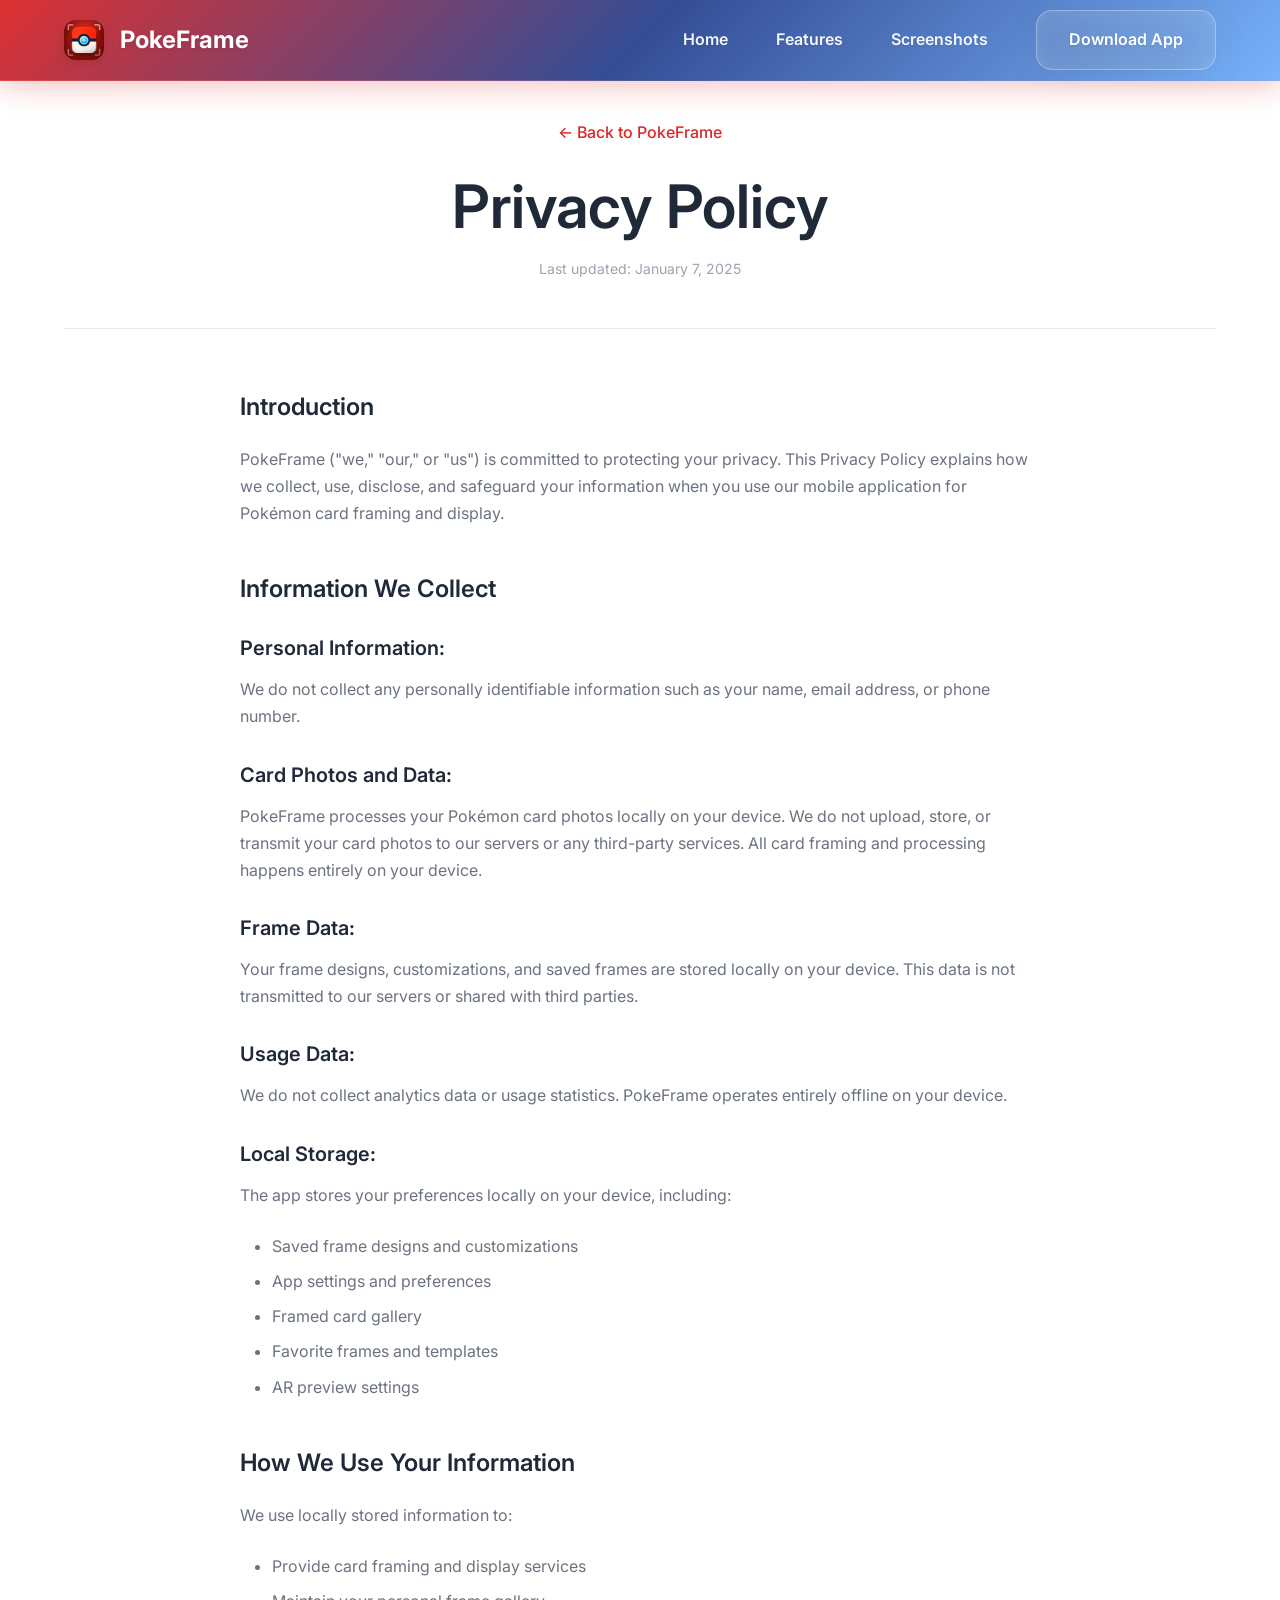
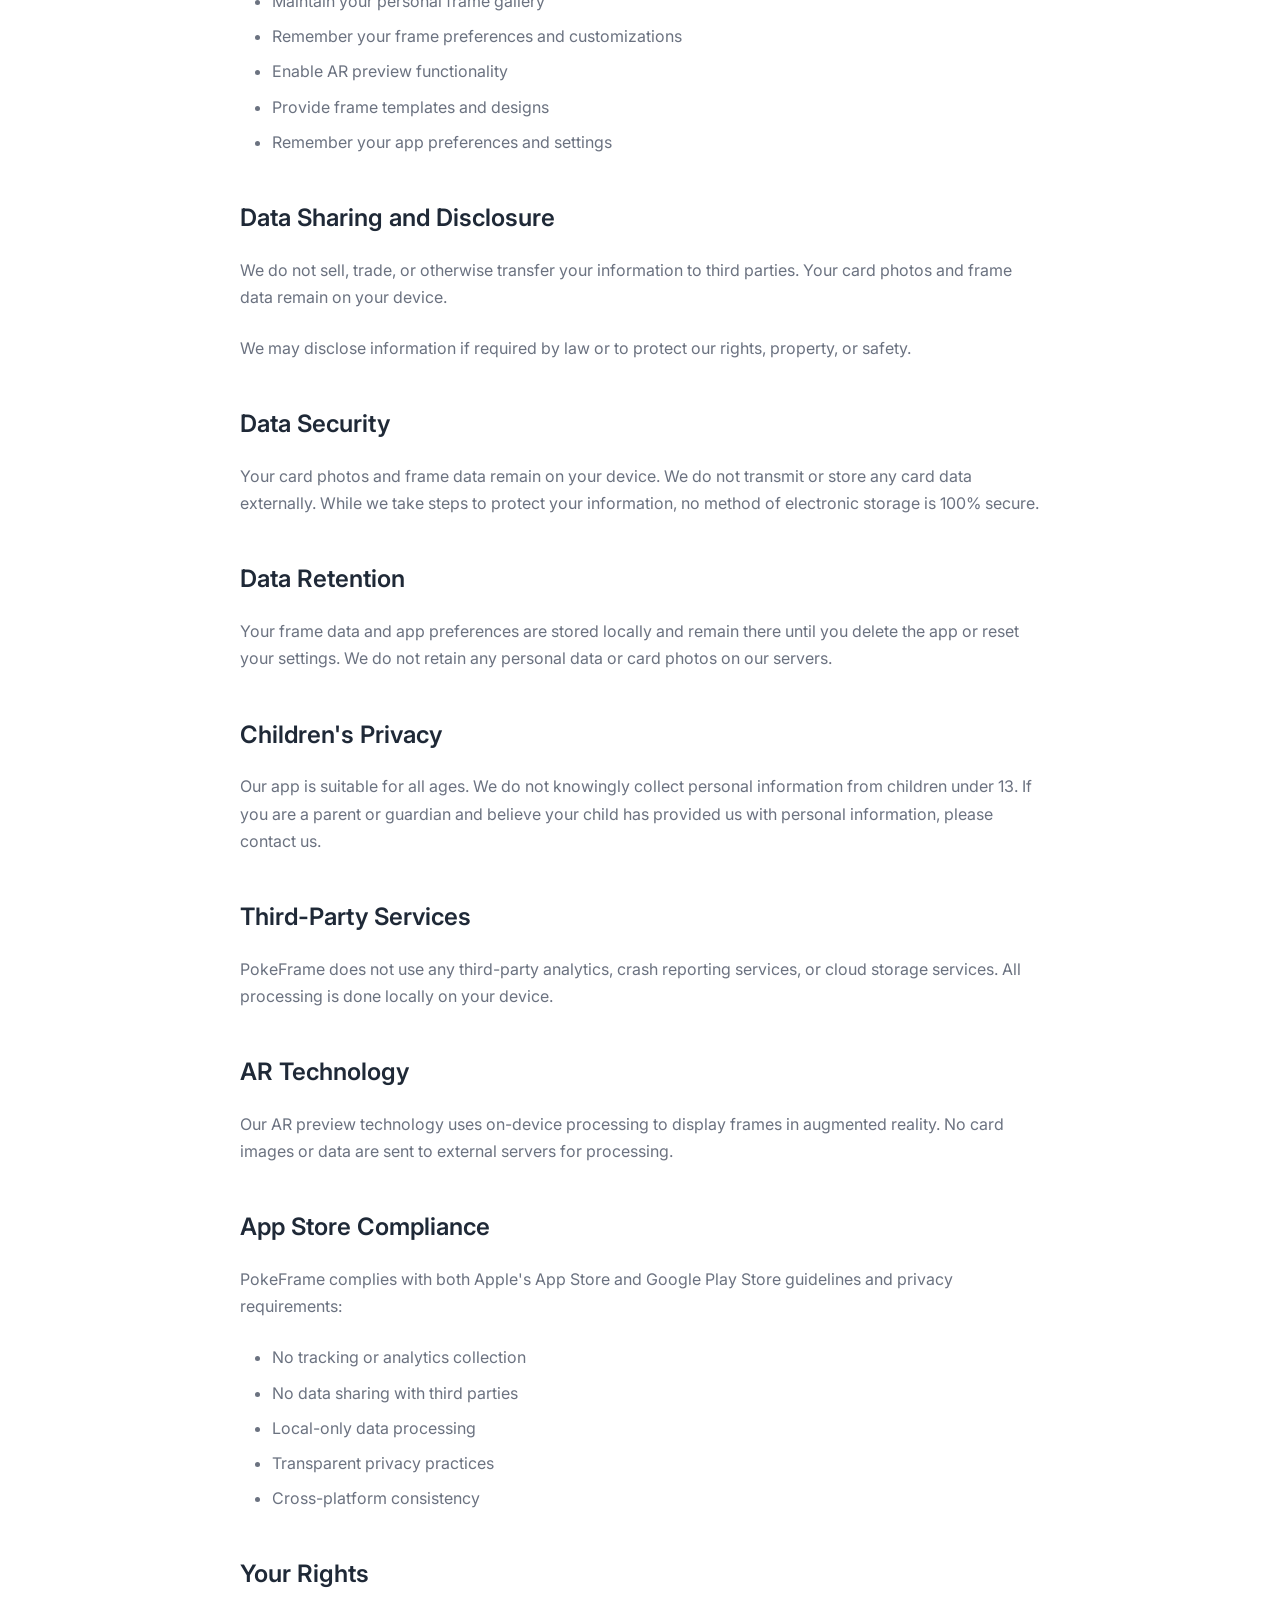
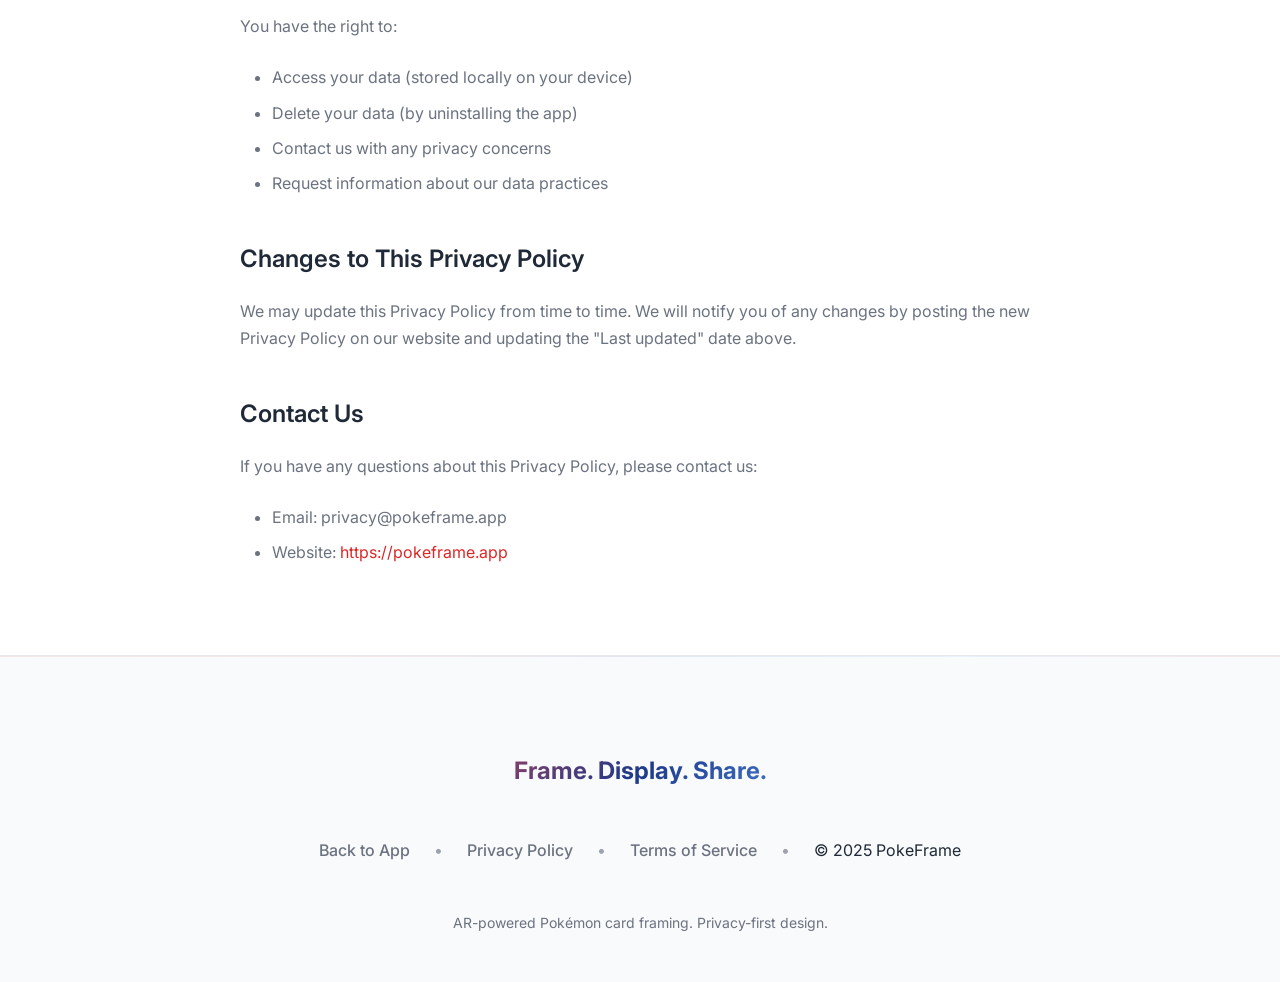
==== privacy.html @ 89353e00 "Add files via upload" ====
<!DOCTYPE html>
<html lang="en">
  <head>
    <meta charset="UTF-8" />
    <meta name="viewport" content="width=device-width, initial-scale=1.0" />
    <title>Privacy Policy - PokeFrame</title>
    <meta
      name="description"
      content="PokeFrame Privacy Policy - Learn how we protect your privacy and handle your data."
    />

    <!-- Favicon -->
    <link rel="icon" type="image/png" href="images/icon.png" />

    <!-- CSS -->
    <link rel="stylesheet" href="styles.css" />

    <!-- Fonts -->
    <link rel="preconnect" href="https://fonts.googleapis.com" />
    <link rel="preconnect" href="https://fonts.gstatic.com" crossorigin />
    <link
      href="https://fonts.googleapis.com/css2?family=Inter:wght@300;400;500;600;700&display=swap"
      rel="stylesheet"
    />
  </head>
  <body>
    <!-- Navigation -->
    <nav class="navbar">
      <div class="nav-container">
        <div class="nav-logo">
          <img src="images/icon.png" alt="PokeFrame" class="logo" />
          <span class="logo-text">PokeFrame</span>
        </div>
        <div class="nav-menu">
          <a href="index.html" class="nav-link">Home</a>
          <a href="index.html#features" class="nav-link">Features</a>
          <a href="index.html#screenshots" class="nav-link">Screenshots</a>
          <a href="index.html#download" class="nav-link download-btn"
            >Download App</a
          >
        </div>
        <div class="nav-toggle">
          <span></span>
          <span></span>
          <span></span>
        </div>
      </div>
    </nav>

    <!-- Privacy Policy Content -->
    <section class="privacy-content">
      <div class="container">
        <div class="privacy-header">
          <a href="index.html" class="back-link">← Back to PokeFrame</a>
          <h1>Privacy Policy</h1>
          <p class="last-updated">Last updated: January 7, 2025</p>
        </div>

        <div class="privacy-body">
          <h2>Introduction</h2>
          <p>
            PokeFrame ("we," "our," or "us") is committed to protecting your
            privacy. This Privacy Policy explains how we collect, use, disclose,
            and safeguard your information when you use our mobile application
            for Pokémon card framing and display.
          </p>

          <h2>Information We Collect</h2>

          <h3>Personal Information:</h3>
          <p>
            We do not collect any personally identifiable information such as
            your name, email address, or phone number.
          </p>

          <h3>Card Photos and Data:</h3>
          <p>
            PokeFrame processes your Pokémon card photos locally on your device. 
            We do not upload, store, or transmit your card photos to our servers or any
            third-party services. All card framing and processing happens
            entirely on your device.
          </p>

          <h3>Frame Data:</h3>
          <p>
            Your frame designs, customizations, and saved frames are stored locally on your device. This data 
            is not transmitted to our servers or shared with third parties.
          </p>

          <h3>Usage Data:</h3>
          <p>
            We do not collect analytics data or usage statistics. PokeFrame
            operates entirely offline on your device.
          </p>

          <h3>Local Storage:</h3>
          <p>
            The app stores your preferences locally on your device, including:
          </p>
          <ul>
            <li>Saved frame designs and customizations</li>
            <li>App settings and preferences</li>
            <li>Framed card gallery</li>
            <li>Favorite frames and templates</li>
            <li>AR preview settings</li>
          </ul>

          <h2>How We Use Your Information</h2>
          <p>We use locally stored information to:</p>
          <ul>
            <li>Provide card framing and display services</li>
            <li>Maintain your personal frame gallery</li>
            <li>Remember your frame preferences and customizations</li>
            <li>Enable AR preview functionality</li>
            <li>Provide frame templates and designs</li>
            <li>Remember your app preferences and settings</li>
          </ul>

          <h2>Data Sharing and Disclosure</h2>
          <p>
            We do not sell, trade, or otherwise transfer your information to
            third parties. Your card photos and frame data remain on your device.
          </p>
          <p>
            We may disclose information if required by law or to protect our
            rights, property, or safety.
          </p>

          <h2>Data Security</h2>
          <p>
            Your card photos and frame data remain on your device. We do not
            transmit or store any card data externally. While we take steps to
            protect your information, no method of electronic storage is 100%
            secure.
          </p>

          <h2>Data Retention</h2>
          <p>
            Your frame data and app preferences are stored locally and remain 
            there until you delete the app or reset your settings. We do not retain 
            any personal data or card photos on our servers.
          </p>

          <h2>Children's Privacy</h2>
          <p>
            Our app is suitable for all ages. We do not knowingly collect
            personal information from children under 13. If you are a parent or
            guardian and believe your child has provided us with personal
            information, please contact us.
          </p>

          <h2>Third-Party Services</h2>
          <p>
            PokeFrame does not use any third-party analytics, crash reporting
            services, or cloud storage services. All processing is done locally
            on your device.
          </p>

          <h2>AR Technology</h2>
          <p>
            Our AR preview technology uses on-device processing to display frames
            in augmented reality. No card images or data are sent to external
            servers for processing.
          </p>

          <h2>App Store Compliance</h2>
          <p>
            PokeFrame complies with both Apple's App Store and Google Play
            Store guidelines and privacy requirements:
          </p>
          <ul>
            <li>No tracking or analytics collection</li>
            <li>No data sharing with third parties</li>
            <li>Local-only data processing</li>
            <li>Transparent privacy practices</li>
            <li>Cross-platform consistency</li>
          </ul>

          <h2>Your Rights</h2>
          <p>You have the right to:</p>
          <ul>
            <li>Access your data (stored locally on your device)</li>
            <li>Delete your data (by uninstalling the app)</li>
            <li>Contact us with any privacy concerns</li>
            <li>Request information about our data practices</li>
          </ul>

          <h2>Changes to This Privacy Policy</h2>
          <p>
            We may update this Privacy Policy from time to time. We will notify
            you of any changes by posting the new Privacy Policy on our website
            and updating the "Last updated" date above.
          </p>

          <h2>Contact Us</h2>
          <p>
            If you have any questions about this Privacy Policy, please contact
            us:
          </p>
          <ul>
            <li>Email: privacy@pokeframe.app</li>
            <li>
              Website:
              <a href="https://pokeframe.app">https://pokeframe.app</a>
            </li>
          </ul>
        </div>
      </div>
    </section>

    <!-- Footer -->
    <footer class="footer">
      <div class="container">
        <div class="footer-content">
          <div class="footer-tagline">
            <p>Frame. Display. Share.</p>
          </div>
          <div class="footer-links">
            <a href="index.html">Back to App</a>
            <span class="separator">•</span>
            <a href="privacy.html">Privacy Policy</a>
            <span class="separator">•</span>
            <a href="terms.html">Terms of Service</a>
            <span class="separator">•</span>
            <span>© 2025 PokeFrame</span>
          </div>
          <div class="footer-note">
            <p>AR-powered Pokémon card framing. Privacy-first design.</p>
          </div>
        </div>
      </div>
    </footer>

    <!-- JavaScript -->
    <script src="script.js"></script>
  </body>
</html>
---- styles.css ----
/* Reset and Base Styles */
* {
  margin: 0;
  padding: 0;
  box-sizing: border-box;
}

:root {
  /* Poké Ball themed Colors - Red/White/Blue */
  --primary: #DC2626;
  --primary-dark: #B91C1C;
  --primary-light: #EF4444;
  --secondary: #1E3A8A;
  --secondary-dark: #1E40AF;
  --accent: #60A5FA;
  --accent-dark: #3B82F6;
  --text-primary: #1F2937;
  --text-secondary: #6B7280;
  --text-light: #9CA3AF;
  --background: #FFFFFF;
  --background-alt: #F9FAFB;
  --border: #E5E7EB;
  --shadow: rgba(0, 0, 0, 0.08);
  --shadow-hover: rgba(0, 0, 0, 0.12);
  --gradient-primary: linear-gradient(
    135deg,
    #DC2626 0%,
    #EF4444 25%,
    #1E3A8A 50%,
    #60A5FA 75%,
    #DC2626 100%
  );
  --gradient-secondary: linear-gradient(135deg, #F9FAFB 0%, #F3F4F6 100%);
  --gradient-glow: linear-gradient(
    135deg,
    rgba(220, 38, 38, 0.15) 0%,
    rgba(30, 58, 138, 0.1) 50%,
    rgba(96, 165, 250, 0.1) 100%
  );

  /* Typography */
  --font-family: "Inter", -apple-system, BlinkMacSystemFont, "Segoe UI", Roboto,
    sans-serif;
  --font-size-xs: 0.75rem;
  --font-size-sm: 0.875rem;
  --font-size-base: 1rem;
  --font-size-lg: 1.125rem;
  --font-size-xl: 1.25rem;
  --font-size-2xl: 1.5rem;
  --font-size-3xl: 1.875rem;
  --font-size-4xl: 2.25rem;
  --font-size-5xl: 3rem;
  --font-size-6xl: 3.75rem;

  /* Spacing */
  --spacing-xs: 0.5rem;
  --spacing-sm: 1rem;
  --spacing-md: 1.5rem;
  --spacing-lg: 2rem;
  --spacing-xl: 3rem;
  --spacing-2xl: 4rem;
  --spacing-3xl: 6rem;

  /* Border Radius */
  --radius-sm: 0.375rem;
  --radius-md: 0.5rem;
  --radius-lg: 0.75rem;
  --radius-xl: 1rem;
  --radius-2xl: 1.5rem;
  --radius-3xl: 2rem;

  /* Transitions */
  --transition: all 0.3s ease;
  --transition-slow: all 0.5s ease;
  --transition-fast: all 0.15s ease;
}

/* Dark Mode */
@media (prefers-color-scheme: dark) {
  :root {
    --text-primary: #ffffff;
    --text-secondary: #D1D5DB;
    --text-light: #9CA3AF;
    --background: #111827;
    --background-alt: #1F2937;
    --border: #374151;
    --shadow: rgba(0, 0, 0, 0.3);
    --shadow-hover: rgba(0, 0, 0, 0.4);
  }
}

html {
  scroll-behavior: smooth;
}

body {
  font-family: var(--font-family);
  font-size: var(--font-size-base);
  line-height: 1.6;
  color: var(--text-primary);
  background: radial-gradient(
      circle at 50% 50%,
      rgba(220, 38, 38, 0.1) 0%,
      rgba(30, 58, 138, 0.08) 30%,
      rgba(96, 165, 250, 0.05) 60%,
      rgba(220, 38, 38, 0.02) 100%
    ),
    linear-gradient(135deg, #FFFFFF 0%, #F9FAFB 50%, #F3F4F6 100%);
  background-attachment: fixed;
  overflow-x: hidden;
}

/* Typography */
h1,
h2,
h3,
h4,
h5,
h6 {
  font-weight: 600;
  line-height: 1.2;
  margin-bottom: var(--spacing-sm);
}

h1 {
  font-size: var(--font-size-6xl);
}
h2 {
  font-size: var(--font-size-5xl);
}
h3 {
  font-size: var(--font-size-4xl);
}
h4 {
  font-size: var(--font-size-3xl);
}
h5 {
  font-size: var(--font-size-2xl);
}
h6 {
  font-size: var(--font-size-xl);
}

p {
  margin-bottom: var(--spacing-sm);
  color: var(--text-secondary);
}

/* Container */
.container {
  max-width: 1200px;
  margin: 0 auto;
  padding: 0 var(--spacing-md);
}

/* Buttons */
.btn {
  display: inline-flex;
  align-items: center;
  gap: var(--spacing-xs);
  padding: var(--spacing-lg) var(--spacing-2xl);
  border: none;
  border-radius: var(--radius-2xl);
  font-size: var(--font-size-xl);
  font-weight: 600;
  text-decoration: none;
  cursor: pointer;
  transition: var(--transition);
  white-space: nowrap;
  position: relative;
  overflow: hidden;
  min-width: 200px;
  justify-content: center;
}

.btn::before {
  content: "";
  position: absolute;
  top: 0;
  left: -100%;
  width: 100%;
  height: 100%;
  background: linear-gradient(
    90deg,
    transparent,
    rgba(255, 255, 255, 0.2),
    transparent
  );
  transition: var(--transition-slow);
}

.btn:hover::before {
  left: 100%;
}

.btn-primary {
  background: var(--gradient-primary);
  color: white;
  box-shadow: 0 12px 40px rgba(220, 38, 38, 0.4), 0 4px 16px rgba(0, 0, 0, 0.2),
    0 0 0 1px rgba(255, 255, 255, 0.1);
  transform: translateY(0);
  border: 2px solid rgba(255, 255, 255, 0.2);
  backdrop-filter: blur(10px);
  text-shadow: 0 2px 4px rgba(0, 0, 0, 0.3);
  font-weight: 700;
  letter-spacing: 0.5px;
  filter: drop-shadow(0 4px 8px rgba(0, 0, 0, 0.2));
}

.btn-primary:hover {
  transform: translateY(-6px);
  box-shadow: 0 20px 60px rgba(220, 38, 38, 0.5), 0 8px 24px rgba(0, 0, 0, 0.3),
    0 0 0 2px rgba(255, 255, 255, 0.3);
  border-color: rgba(255, 255, 255, 0.4);
  text-shadow: 0 2px 6px rgba(0, 0, 0, 0.4);
  filter: drop-shadow(0 8px 16px rgba(0, 0, 0, 0.3)) brightness(1.1);
}

/* Navigation */
.navbar {
  position: fixed;
  top: 0;
  left: 0;
  right: 0;
  background: linear-gradient(
    135deg,
    rgba(220, 38, 38, 0.95) 0%,
    rgba(30, 58, 138, 0.9) 50%,
    rgba(96, 165, 250, 0.85) 100%
  );
  backdrop-filter: blur(20px);
  border-bottom: 1px solid rgba(255, 255, 255, 0.1);
  z-index: 1000;
  transition: var(--transition);
  box-shadow: 0 4px 30px rgba(220, 38, 38, 0.3);
}

.nav-container {
  max-width: 1200px;
  margin: 0 auto;
  padding: 0 var(--spacing-md);
  display: flex;
  align-items: center;
  justify-content: space-between;
  height: 80px;
}

.nav-logo {
  display: flex;
  align-items: center;
  gap: var(--spacing-sm);
}

.logo {
  width: 40px;
  height: 40px;
  border-radius: var(--radius-lg);
  box-shadow: 0 4px 12px rgba(0, 0, 0, 0.1);
  transition: var(--transition);
}

.logo:hover {
  transform: scale(1.1);
}

.logo-text {
  font-size: var(--font-size-2xl);
  font-weight: 700;
  color: white;
  text-shadow: 0 2px 4px rgba(0, 0, 0, 0.1);
}

.nav-menu {
  display: flex;
  align-items: center;
  gap: var(--spacing-xl);
}

.nav-link {
  color: rgba(255, 255, 255, 0.95);
  text-decoration: none;
  font-weight: 600;
  transition: var(--transition);
  position: relative;
  padding: var(--spacing-xs) 0;
  text-shadow: 0 1px 2px rgba(0, 0, 0, 0.1);
}

.nav-link::after {
  content: "";
  position: absolute;
  bottom: 0;
  left: 0;
  width: 0;
  height: 2px;
  background: white;
  transition: var(--transition);
}

.nav-link:hover {
  color: white;
  text-shadow: 0 2px 4px rgba(0, 0, 0, 0.2);
}

.nav-link:hover::after {
  width: 100%;
  box-shadow: 0 0 8px rgba(255, 255, 255, 0.3);
}

.nav-link.download-btn {
  background: rgba(255, 255, 255, 0.2);
  color: white;
  padding: var(--spacing-sm) var(--spacing-lg);
  border-radius: var(--radius-xl);
  border: 1px solid rgba(255, 255, 255, 0.3);
  backdrop-filter: blur(10px);
}

.nav-link.download-btn:hover {
  background: rgba(255, 255, 255, 0.3);
  transform: translateY(-2px);
}

.nav-toggle {
  display: none;
  flex-direction: column;
  cursor: pointer;
}

.nav-toggle span {
  width: 25px;
  height: 3px;
  background: white;
  margin: 3px 0;
  transition: var(--transition);
}

/* Hero Section */
.hero {
  padding: 140px 0 var(--spacing-3xl);
  background: var(--gradient-primary);
  min-height: 100vh;
  display: flex;
  align-items: center;
  color: white;
  position: relative;
  overflow: hidden;
}

.hero::before {
  content: "";
  position: absolute;
  top: 0;
  left: 0;
  right: 0;
  bottom: 0;
  background: var(--gradient-glow);
  opacity: 0.3;
  animation: pulse 4s ease-in-out infinite;
}

@keyframes pulse {
  0%,
  100% {
    opacity: 0.3;
  }
  50% {
    opacity: 0.5;
  }
}

.hero .container {
  display: grid;
  grid-template-columns: 1fr 1fr;
  gap: var(--spacing-3xl);
  align-items: center;
  position: relative;
  z-index: 2;
}

.hero-content {
  max-width: 600px;
}

.hero-icon {
  margin-bottom: var(--spacing-xl);
  animation: float 6s ease-in-out infinite;
}

@keyframes float {
  0%,
  100% {
    transform: translateY(0px);
  }
  50% {
    transform: translateY(-10px);
  }
}

.app-icon {
  width: 100px;
  height: 100px;
  border-radius: var(--radius-2xl);
  box-shadow: 0 20px 40px rgba(0, 0, 0, 0.2);
  transition: var(--transition);
}

.app-icon:hover {
  transform: scale(1.05) rotate(5deg);
}

.hero-title {
  font-size: var(--font-size-6xl);
  font-weight: 800;
  line-height: 1.1;
  margin-bottom: var(--spacing-lg);
  color: white;
  text-shadow: 0 4px 8px rgba(0, 0, 0, 0.1);
}

.gradient-text {
  background: linear-gradient(135deg, #ffffff, #E0E7FF, #ffffff);
  -webkit-background-clip: text;
  -webkit-text-fill-color: transparent;
  background-clip: text;
  animation: shimmer 3s ease-in-out infinite;
}

@keyframes shimmer {
  0%,
  100% {
    background-position: 0% 50%;
  }
  50% {
    background-position: 100% 50%;
  }
}

.hero-subtitle {
  font-size: var(--font-size-xl);
  color: rgba(255, 255, 255, 0.9);
  margin-bottom: var(--spacing-2xl);
  line-height: 1.6;
  font-weight: 400;
}

.hero-cta {
  margin-bottom: var(--spacing-2xl);
}

.hero-screenshots {
  display: flex;
  flex-direction: column;
  gap: var(--spacing-xl);
  align-items: center;
  justify-content: center;
  animation: slideInRight 1s ease-out;
}

@keyframes slideInRight {
  from {
    opacity: 0;
    transform: translateX(50px);
  }
  to {
    opacity: 1;
    transform: translateX(0);
  }
}

.screenshot-main {
  position: relative;
}

.main-screenshot {
  width: 100%;
  max-width: 400px;
  height: auto;
  border-radius: var(--radius-3xl);
  box-shadow: 0 30px 60px rgba(0, 0, 0, 0.3);
  transition: var(--transition);
  filter: drop-shadow(0 10px 20px rgba(0, 0, 0, 0.2));
}

.main-screenshot:hover {
  transform: translateY(-10px) scale(1.02);
  box-shadow: 0 40px 80px rgba(0, 0, 0, 0.4);
}

/* Section Styles */
.section-header {
  text-align: center;
  margin-bottom: var(--spacing-3xl);
}

.section-header h2 {
  margin-bottom: var(--spacing-lg);
  background: var(--gradient-primary);
  -webkit-background-clip: text;
  -webkit-text-fill-color: transparent;
  background-clip: text;
}

.section-header p {
  font-size: var(--font-size-xl);
  max-width: 700px;
  margin: 0 auto;
  color: var(--text-secondary);
}

/* Features Section */
.features {
  padding: var(--spacing-3xl) 0;
  background: var(--background);
  position: relative;
}

.features::before {
  content: "";
  position: absolute;
  top: 0;
  left: 0;
  right: 0;
  height: 1px;
  background: var(--gradient-primary);
  opacity: 0.1;
}

.features-grid {
  display: grid;
  grid-template-columns: repeat(auto-fit, minmax(350px, 1fr));
  gap: var(--spacing-xl);
}

.feature-card {
  background: var(--background);
  padding: var(--spacing-2xl);
  border-radius: var(--radius-3xl);
  border: none;
  text-align: center;
  transition: var(--transition);
  box-shadow: 0 8px 32px var(--shadow);
  position: relative;
  overflow: hidden;
}

.feature-card::before {
  content: "";
  position: absolute;
  top: 0;
  left: 0;
  right: 0;
  height: 4px;
  background: var(--gradient-primary);
  transform: scaleX(0);
  transition: var(--transition);
}

.feature-card:hover {
  transform: translateY(-8px);
  box-shadow: 0 20px 60px var(--shadow-hover);
}

.feature-card:hover::before {
  transform: scaleX(1);
}

.feature-icon {
  font-size: 3rem;
  margin-bottom: var(--spacing-lg);
  opacity: 0.8;
  transition: var(--transition);
}

.feature-card:hover .feature-icon {
  transform: scale(1.1);
  opacity: 1;
}

.feature-card h3 {
  margin-bottom: var(--spacing-md);
  font-weight: 700;
}

/* Screenshots Section */
.screenshots {
  padding: var(--spacing-3xl) 0;
  background: var(--background-alt);
  position: relative;
}

.screenshots::before {
  content: "";
  position: absolute;
  top: 0;
  left: 0;
  right: 0;
  height: 1px;
  background: var(--gradient-primary);
  opacity: 0.1;
}

.screenshots-grid {
  display: grid;
  grid-template-columns: repeat(auto-fit, minmax(300px, 1fr));
  gap: var(--spacing-xl);
}

.screenshot {
  text-align: center;
  transition: var(--transition);
}

.screenshot img {
  width: 100%;
  max-width: 350px;
  height: auto;
  border-radius: var(--radius-3xl);
  margin-bottom: var(--spacing-lg);
  box-shadow: 0 20px 40px var(--shadow);
  transition: var(--transition);
  filter: drop-shadow(0 8px 16px rgba(0, 0, 0, 0.1));
}

.screenshot img:hover {
  transform: translateY(-8px) scale(1.02);
  box-shadow: 0 30px 60px var(--shadow-hover);
}

.screenshot h4 {
  margin-bottom: var(--spacing-sm);
  font-weight: 600;
}

/* Download Section */
.download {
  padding: var(--spacing-3xl) 0;
  background: var(--gradient-primary);
  color: white;
  text-align: center;
  position: relative;
  overflow: hidden;
}

.download::before {
  content: "";
  position: absolute;
  top: 0;
  left: 0;
  right: 0;
  bottom: 0;
  background: var(--gradient-glow);
  opacity: 0.2;
}

.download .container {
  position: relative;
  z-index: 2;
}

.download h2 {
  color: white;
  margin-bottom: var(--spacing-lg);
  font-size: var(--font-size-5xl);
  font-weight: 800;
  text-shadow: 0 4px 8px rgba(0, 0, 0, 0.1);
}

.download p {
  color: rgba(255, 255, 255, 0.9);
  font-size: var(--font-size-xl);
  margin-bottom: var(--spacing-2xl);
  font-weight: 400;
}

.download-buttons {
  display: flex;
  justify-content: center;
  gap: var(--spacing-lg);
  margin-bottom: var(--spacing-2xl);
  flex-wrap: wrap;
}

.download-btn {
  transition: var(--transition);
  filter: drop-shadow(0 8px 16px rgba(0, 0, 0, 0.2));
  text-decoration: none;
}

.download-btn:hover {
  transform: translateY(-4px);
  filter: drop-shadow(0 12px 24px rgba(0, 0, 0, 0.3));
  text-decoration: none;
}

.store-button {
  display: flex;
  align-items: center;
  gap: 12px;
  background: #000;
  color: #fff;
  padding: 12px 20px;
  border-radius: 8px;
  min-width: 180px;
  transition: all 0.3s ease;
  text-decoration: none;
  border: 1px solid rgba(255, 255, 255, 0.1);
}

.store-button:hover {
  background: #1a1a1a;
  transform: translateY(-2px);
  color: #fff;
  text-decoration: none;
  border-color: rgba(255, 255, 255, 0.2);
  box-shadow: 0 8px 24px rgba(0, 0, 0, 0.3);
}

.store-icon {
  display: flex;
  align-items: center;
  justify-content: center;
  width: 32px;
  height: 32px;
  flex-shrink: 0;
  border-radius: 4px;
  overflow: visible;
}

.store-icon svg {
  width: 24px;
  height: 24px;
  fill: currentColor;
}

.store-text {
  display: flex;
  flex-direction: column;
  line-height: 1.2;
}

.store-label {
  font-size: 10px;
  font-weight: 400;
  opacity: 0.8;
  text-transform: uppercase;
  letter-spacing: 0.5px;
  color: #fff;
}

.store-name {
  font-size: 16px;
  font-weight: 600;
  margin-top: 2px;
  color: #fff;
}

.download-btn img {
  height: 70px;
  width: auto;
}

/* Footer */
.footer {
  background: var(--background-alt);
  padding: var(--spacing-3xl) 0 var(--spacing-lg);
  border-top: 1px solid var(--border);
  position: relative;
}

.footer::before {
  content: "";
  position: absolute;
  top: 0;
  left: 0;
  right: 0;
  height: 1px;
  background: var(--gradient-primary);
  opacity: 0.1;
}

.footer-content {
  text-align: center;
}

.footer-tagline {
  margin-bottom: var(--spacing-xl);
}

.footer-tagline p {
  font-size: var(--font-size-2xl);
  font-weight: 700;
  color: var(--text-primary);
  background: var(--gradient-primary);
  -webkit-background-clip: text;
  -webkit-text-fill-color: transparent;
  background-clip: text;
}

.footer-links {
  display: flex;
  justify-content: center;
  align-items: center;
  gap: var(--spacing-md);
  margin-bottom: var(--spacing-xl);
  flex-wrap: wrap;
}

.footer-links a {
  color: var(--text-secondary);
  text-decoration: none;
  transition: var(--transition);
  font-weight: 500;
}

.footer-links a:hover {
  color: var(--primary);
  transform: translateY(-2px);
}

.separator {
  color: var(--text-light);
}

.footer-note {
  color: var(--text-light);
  font-size: var(--font-size-sm);
}

/* Responsive Design */
@media (max-width: 1024px) {
  .hero .container {
    gap: var(--spacing-2xl);
  }

  .hero-title {
    font-size: var(--font-size-5xl);
  }

  .main-screenshot {
    max-width: 350px;
  }

  .features-grid {
    grid-template-columns: repeat(auto-fit, minmax(300px, 1fr));
  }
}

@media (max-width: 768px) {
  .nav-menu {
    display: none;
  }

  .nav-toggle {
    display: flex;
  }

  .hero {
    text-align: center;
    padding: 120px 0 var(--spacing-2xl);
  }

  .hero .container {
    grid-template-columns: 1fr;
    gap: var(--spacing-2xl);
  }

  .hero-content {
    order: 2;
  }

  .hero-screenshots {
    order: 1;
  }

  .hero-title {
    font-size: var(--font-size-4xl);
  }

  .hero-subtitle {
    font-size: var(--font-size-lg);
  }

  .features-grid {
    grid-template-columns: 1fr;
  }

  .screenshots-grid {
    grid-template-columns: repeat(auto-fit, minmax(280px, 1fr));
  }

  .download-buttons {
    flex-direction: column;
    align-items: center;
    gap: var(--spacing-md);
  }

  .store-button {
    min-width: 200px;
    padding: 14px 24px;
  }

  .footer-links {
    flex-direction: column;
    gap: var(--spacing-sm);
  }

  .separator {
    display: none;
  }
}

@media (max-width: 480px) {
  .container {
    padding: 0 var(--spacing-sm);
  }

  .hero-title {
    font-size: var(--font-size-3xl);
  }

  .hero-subtitle {
    font-size: var(--font-size-base);
  }

  .section-header h2 {
    font-size: var(--font-size-3xl);
  }

  .feature-card,
  .screenshot {
    padding: var(--spacing-xl);
  }

  .main-screenshot {
    max-width: 300px;
  }

  .download-btn img {
    height: 60px;
  }
}

/* Mobile Menu Styles */
.nav-menu.active {
  display: flex;
  position: absolute;
  top: 100%;
  left: 0;
  right: 0;
  background: linear-gradient(
    135deg,
    rgba(220, 38, 38, 0.98) 0%,
    rgba(30, 58, 138, 0.95) 50%,
    rgba(96, 165, 250, 0.92) 100%
  );
  flex-direction: column;
  padding: var(--spacing-xl);
  border-top: 1px solid rgba(255, 255, 255, 0.1);
  box-shadow: 0 8px 32px rgba(220, 38, 38, 0.3);
  gap: var(--spacing-md);
  backdrop-filter: blur(20px);
}

.nav-toggle.active span:nth-child(1) {
  transform: rotate(45deg) translate(5px, 5px);
}

.nav-toggle.active span:nth-child(2) {
  opacity: 0;
}

.nav-toggle.active span:nth-child(3) {
  transform: rotate(-45deg) translate(7px, -6px);
}

/* Animations */
@keyframes fadeInUp {
  from {
    opacity: 0;
    transform: translateY(30px);
  }
  to {
    opacity: 1;
    transform: translateY(0);
  }
}

.fade-in-up {
  animation: fadeInUp 0.6s ease-out;
}

/* Smooth scrolling for anchor links */
html {
  scroll-padding-top: 100px;
}

/* Image loading animation */
img {
  opacity: 0;
  transition: opacity 0.3s ease;
}

img.loaded {
  opacity: 1;
}

/* Focus styles for accessibility */
a:focus,
button:focus {
  outline: 2px solid var(--primary);
  outline-offset: 2px;
}

/* Active navigation link */
.nav-link.active {
  color: white !important;
  font-weight: 700;
  text-shadow: 0 1px 2px rgba(0, 0, 0, 0.2);
}

.nav-link.active::after {
  width: 100%;
  background: white;
  box-shadow: 0 0 8px rgba(255, 255, 255, 0.5);
}

/* Scrollbar styling */
::-webkit-scrollbar {
  width: 8px;
}

::-webkit-scrollbar-track {
  background: var(--background-alt);
}

::-webkit-scrollbar-thumb {
  background: var(--gradient-primary);
  border-radius: var(--radius-lg);
}

::-webkit-scrollbar-thumb:hover {
  background: var(--primary-dark);
}

/* Privacy Policy Page */
.privacy-content {
  padding: 120px 0 var(--spacing-2xl);
  background: var(--background);
  min-height: 100vh;
}

.privacy-header {
  text-align: center;
  margin-bottom: var(--spacing-2xl);
  padding-bottom: var(--spacing-lg);
  border-bottom: 1px solid var(--border);
}

.back-link {
  display: inline-block;
  color: var(--primary);
  text-decoration: none;
  font-weight: 500;
  margin-bottom: var(--spacing-md);
  transition: var(--transition);
}

.back-link:hover {
  color: var(--primary-dark);
}

.privacy-header h1 {
  margin-bottom: var(--spacing-sm);
  color: var(--text-primary);
}

.last-updated {
  color: var(--text-light);
  font-size: var(--font-size-sm);
}

.privacy-body {
  max-width: 800px;
  margin: 0 auto;
  line-height: 1.7;
}

.privacy-body h2 {
  color: var(--text-primary);
  margin-top: var(--spacing-xl);
  margin-bottom: var(--spacing-md);
  font-size: var(--font-size-2xl);
}

.privacy-body h3 {
  color: var(--text-primary);
  margin-top: var(--spacing-lg);
  margin-bottom: var(--spacing-sm);
  font-size: var(--font-size-xl);
}

.privacy-body p {
  margin-bottom: var(--spacing-md);
  color: var(--text-secondary);
}

.privacy-body ul {
  margin-bottom: var(--spacing-md);
  padding-left: var(--spacing-lg);
}

.privacy-body li {
  margin-bottom: var(--spacing-xs);
  color: var(--text-secondary);
}

.privacy-body a {
  color: var(--primary);
  text-decoration: none;
  transition: var(--transition);
}

.privacy-body a:hover {
  color: var(--primary-dark);
  text-decoration: underline;
}

/* Responsive Privacy Page */
@media (max-width: 768px) {
  .privacy-content {
    padding: 100px 0 var(--spacing-xl);
  }

  .privacy-body {
    padding: 0 var(--spacing-sm);
  }

  .privacy-body h2 {
    font-size: var(--font-size-xl);
  }

  .privacy-body h3 {
    font-size: var(--font-size-lg);
  }
}
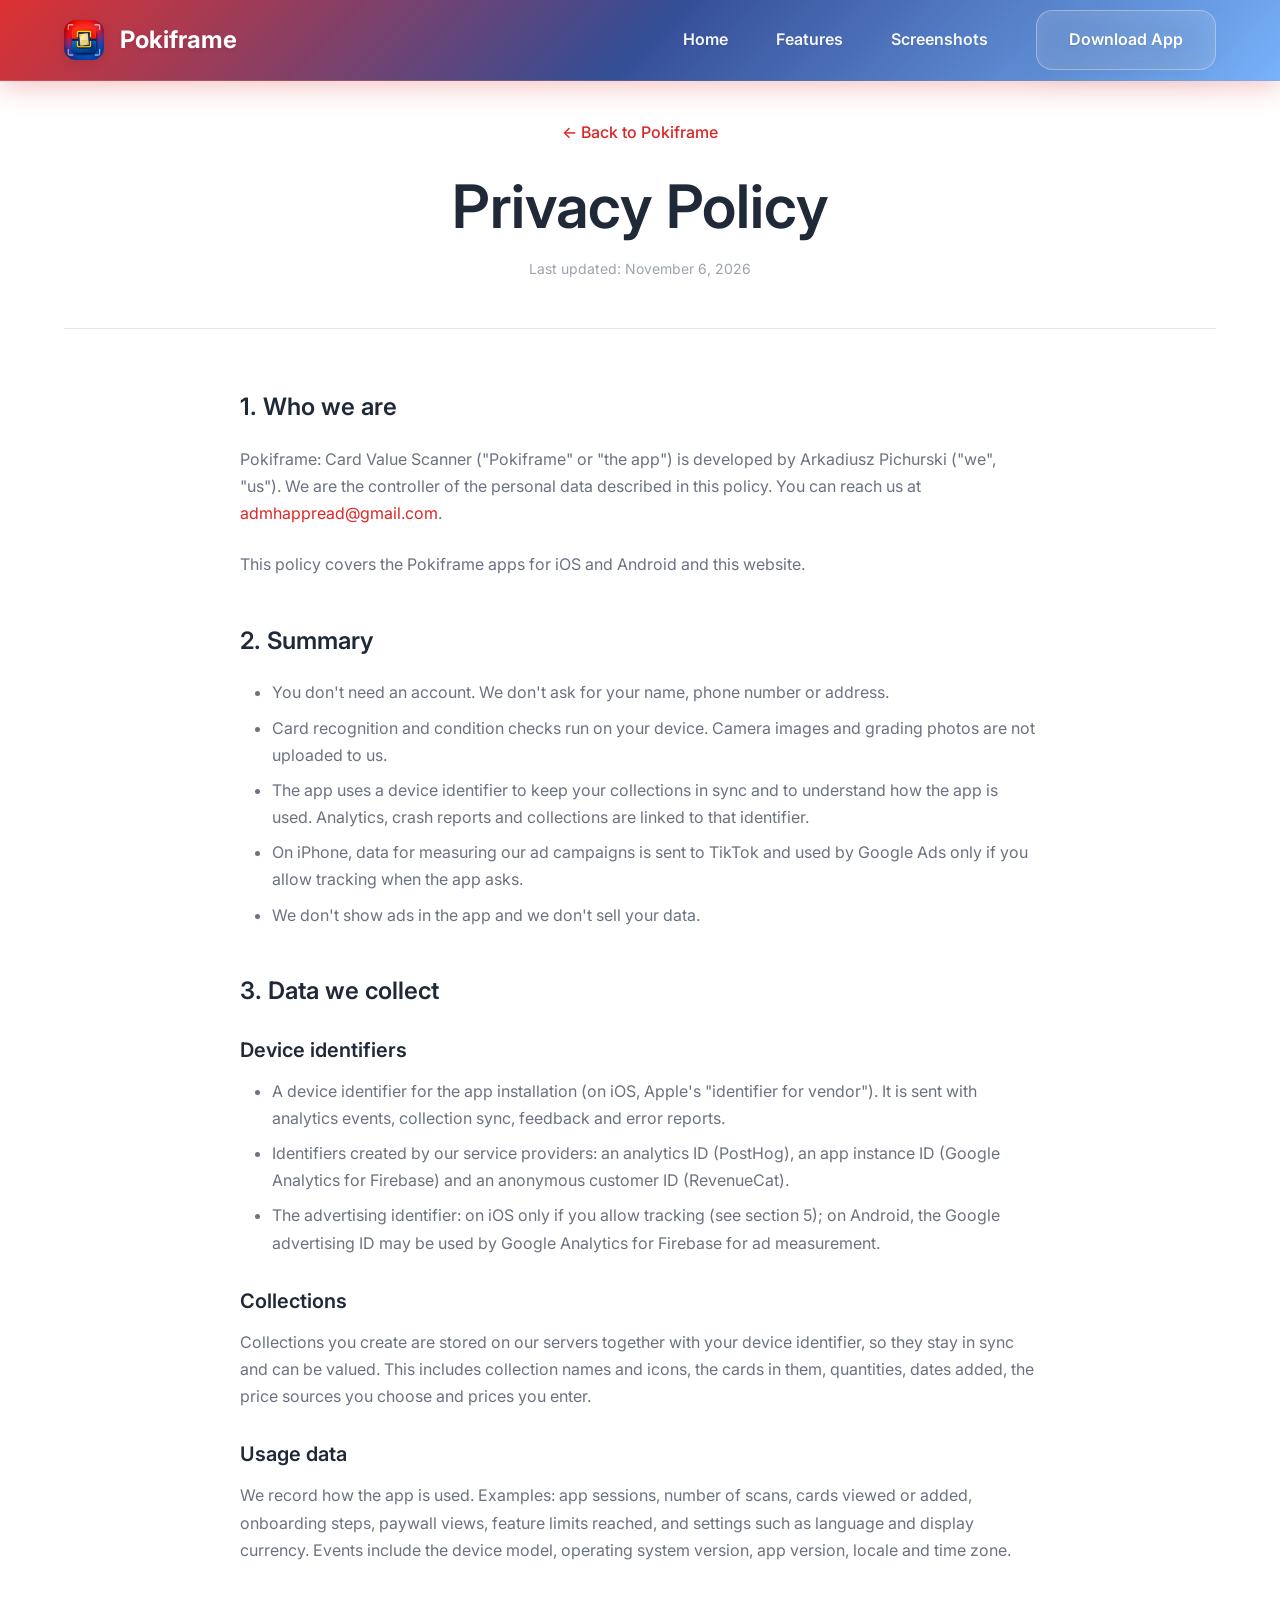
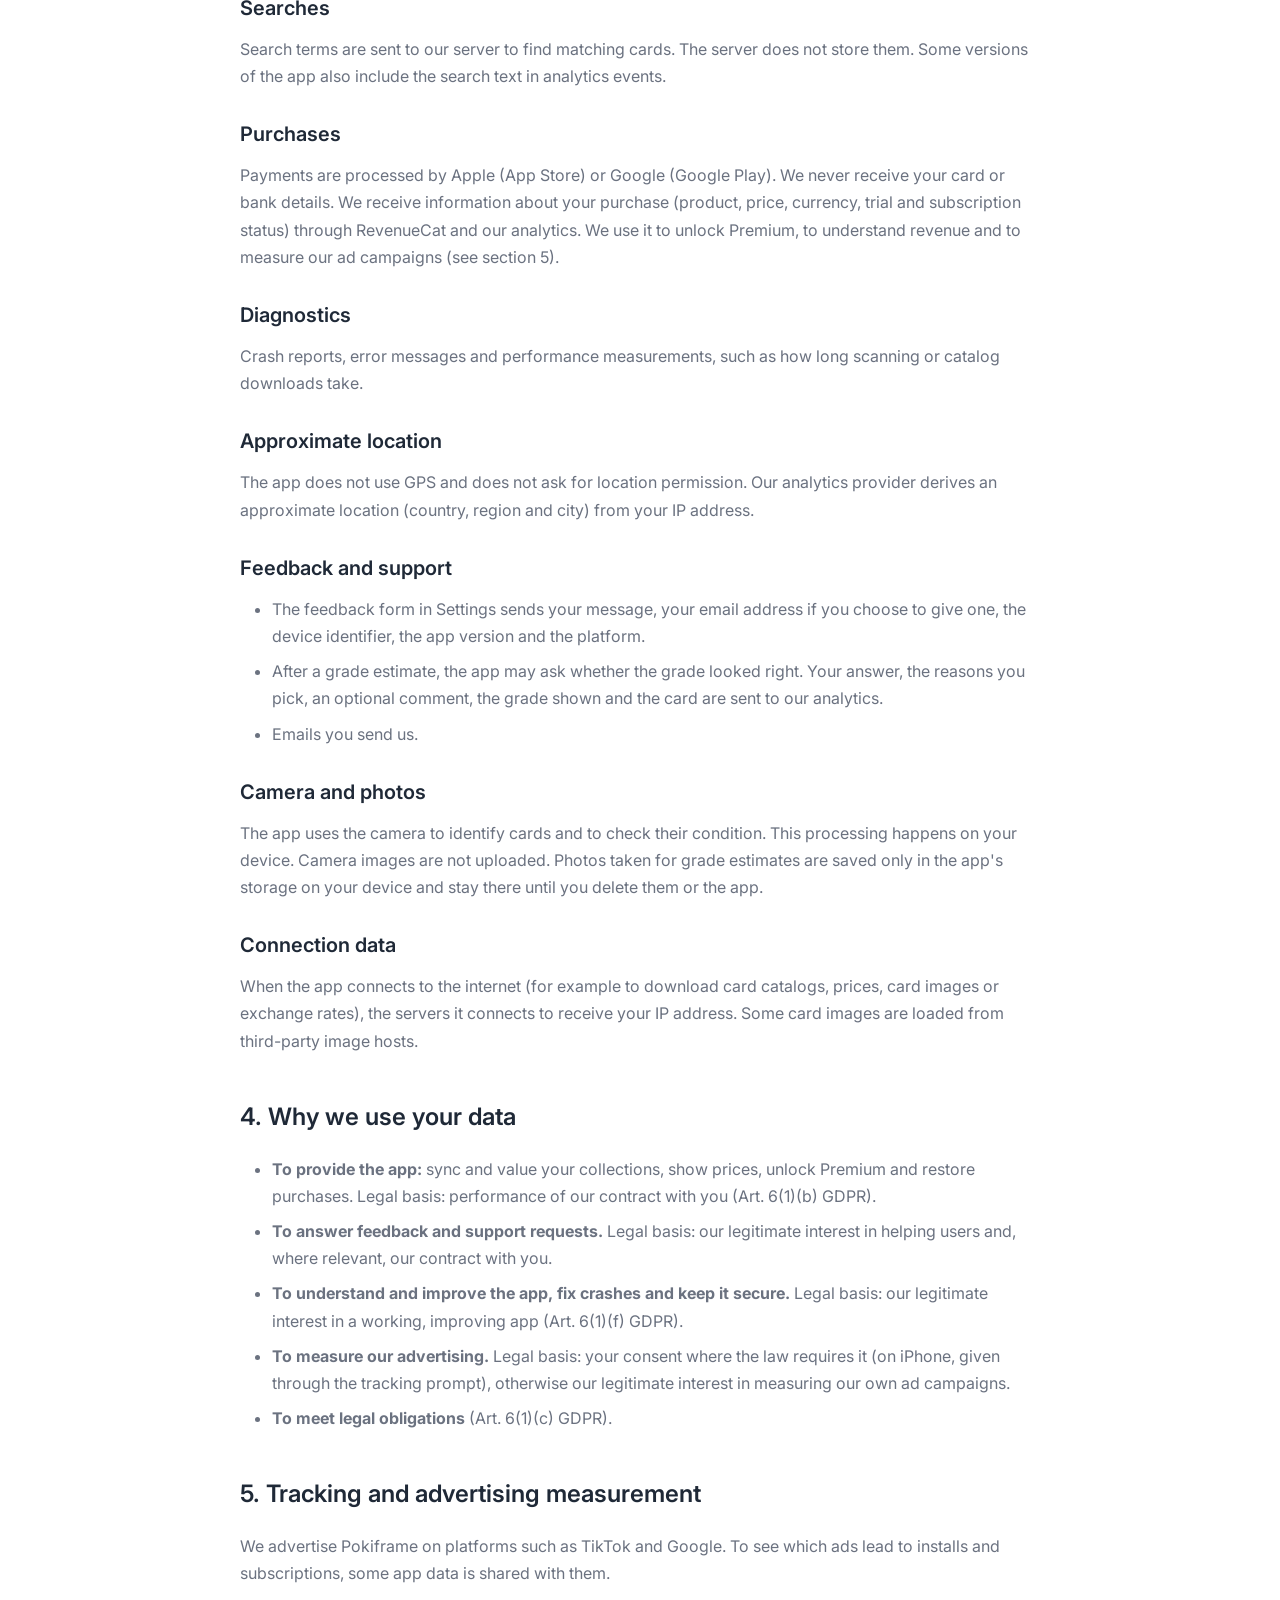
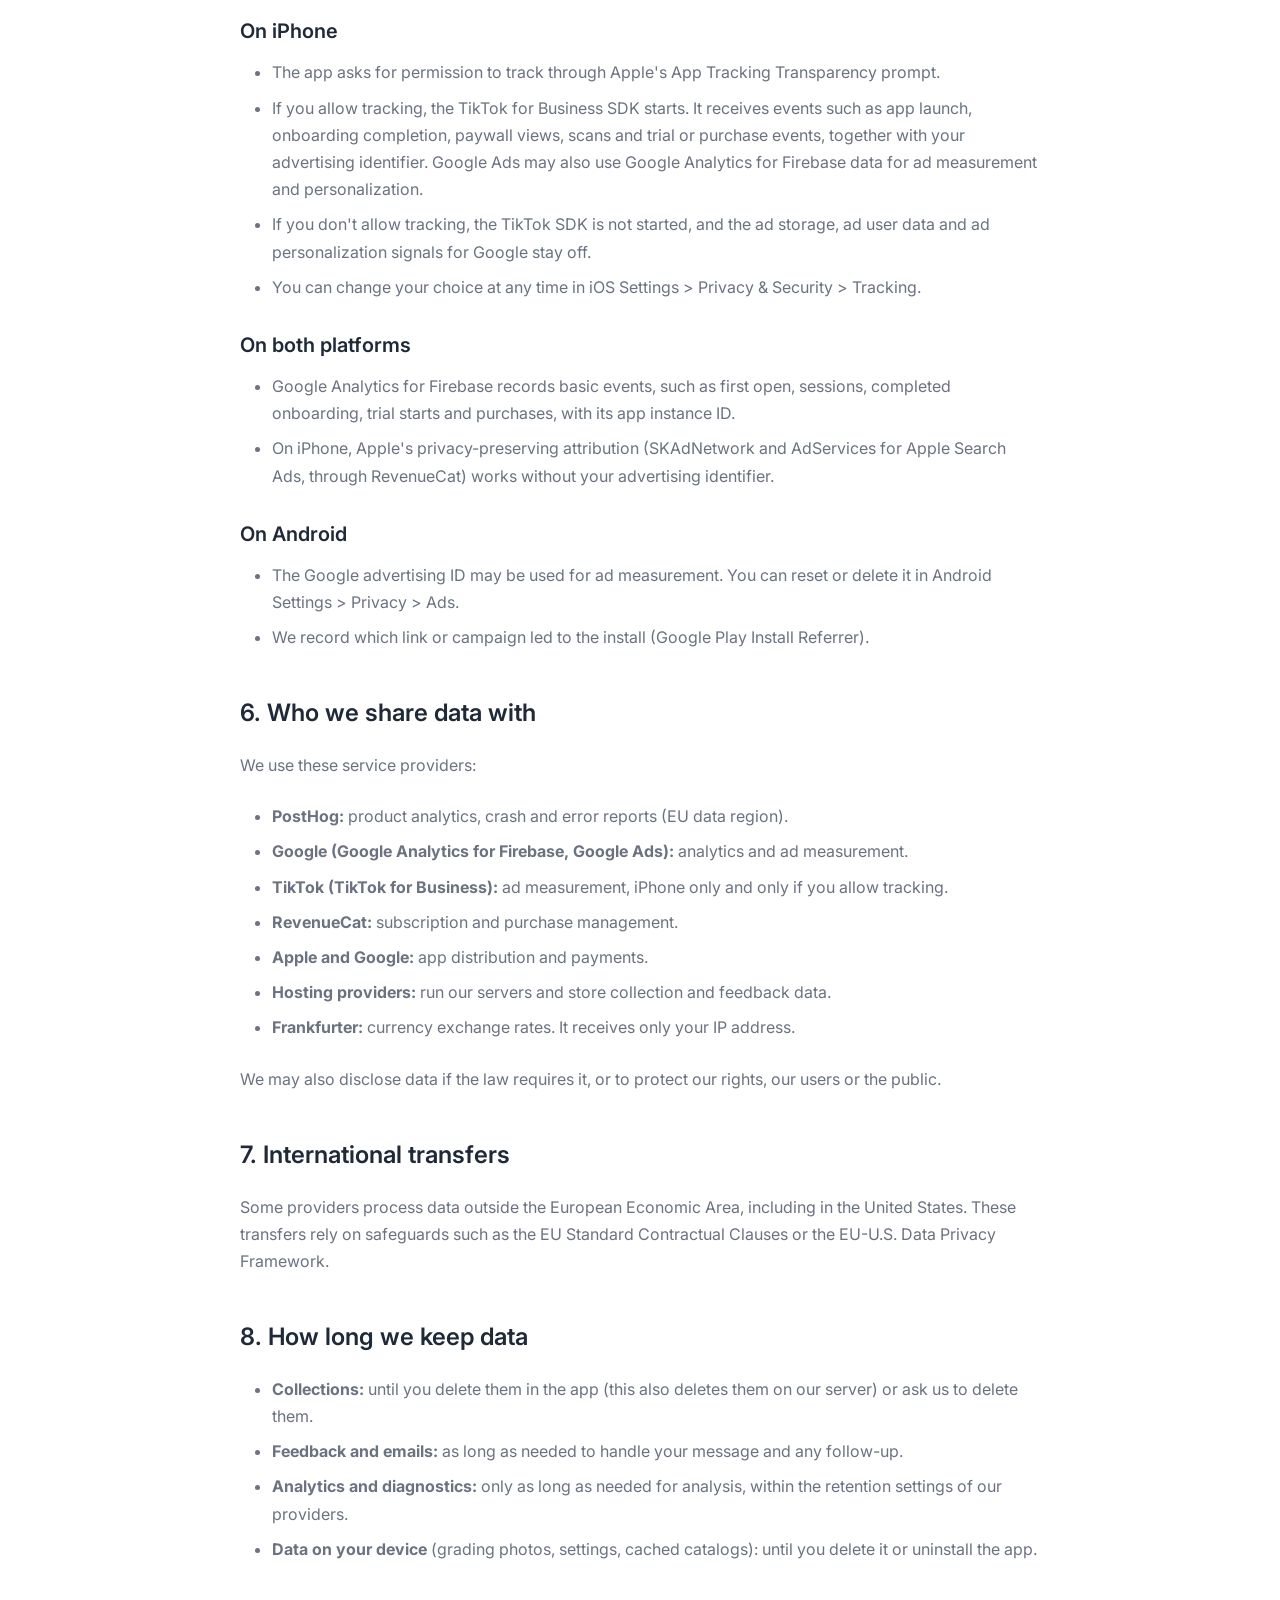
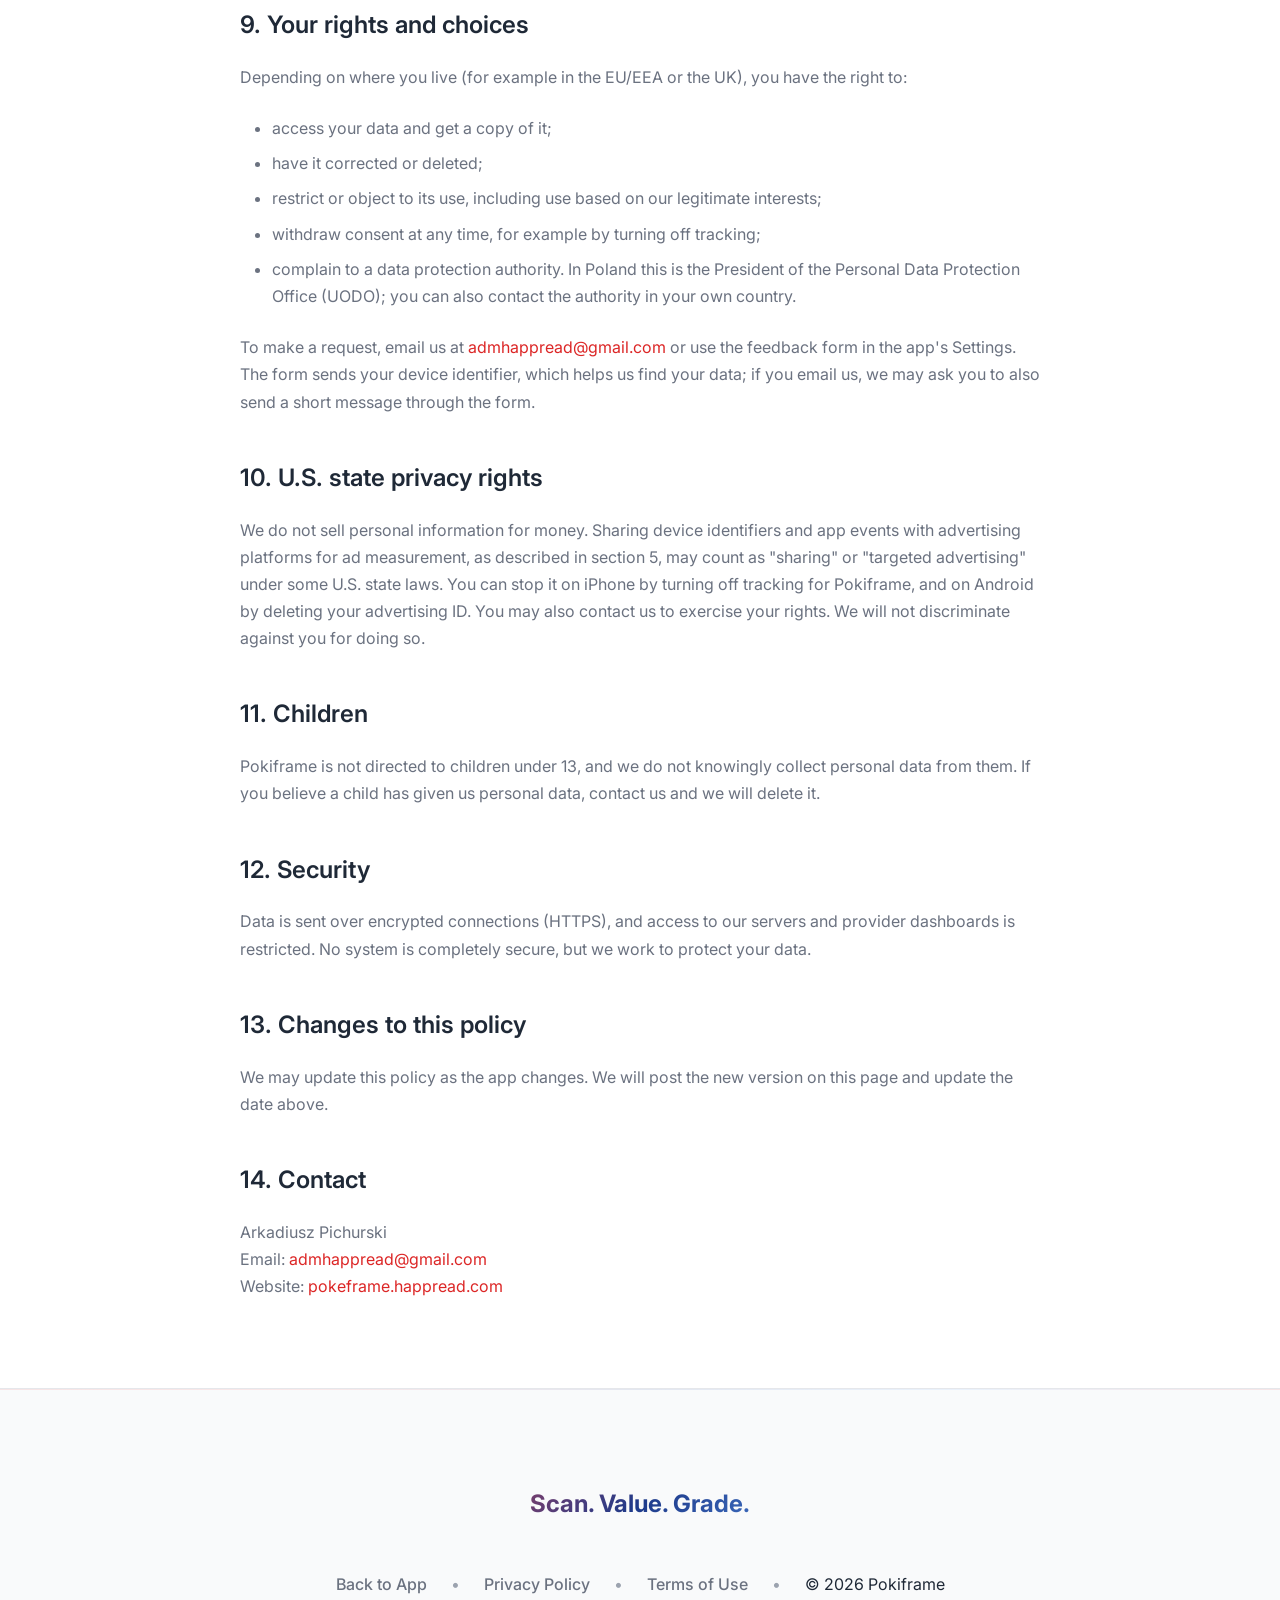
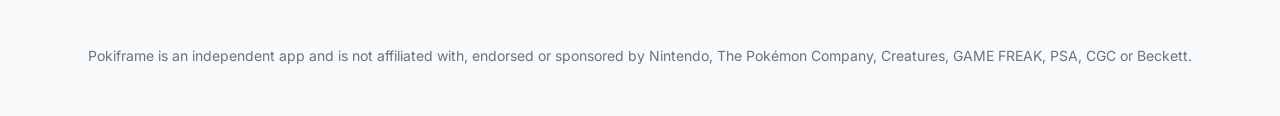
==== commit 5ab16d5e: "Rebrand site as Pokiframe: Card Value Scanner Replace the old PokeFrame (AR framing) content with th" ====
--- a/privacy.html
+++ b/privacy.html
@@ -3,14 +3,16 @@
   <head>
     <meta charset="UTF-8" />
     <meta name="viewport" content="width=device-width, initial-scale=1.0" />
-    <title>Privacy Policy - PokeFrame</title>
+    <title>Privacy Policy - Pokiframe</title>
     <meta
       name="description"
-      content="PokeFrame Privacy Policy - Learn how we protect your privacy and handle your data."
+      content="Pokiframe Privacy Policy: what data the Pokiframe app collects, why, who it is shared with and how to control it."
     />
-
-    <!-- Favicon -->
-    <link rel="icon" type="image/png" href="images/icon.png" />
+    <link rel="canonical" href="https://pokeframe.happread.com/privacy.html" />
+
+    <!-- Icons -->
+    <link rel="icon" type="image/png" href="images/favicon.png" />
+    <link rel="apple-touch-icon" href="images/apple-touch-icon.png" />
 
     <!-- CSS -->
     <link rel="stylesheet" href="styles.css" />
@@ -28,8 +30,8 @@
     <nav class="navbar">
       <div class="nav-container">
         <div class="nav-logo">
-          <img src="images/icon.png" alt="PokeFrame" class="logo" />
-          <span class="logo-text">PokeFrame</span>
+          <img src="images/icon.png" alt="Pokiframe" class="logo" />
+          <span class="logo-text">Pokiframe</span>
         </div>
         <div class="nav-menu">
           <a href="index.html" class="nav-link">Home</a>
@@ -47,191 +49,348 @@
       </div>
     </nav>
 
-    <!-- Privacy Policy Content -->
-    <section class="privacy-content">
+    <main class="privacy-content">
       <div class="container">
         <div class="privacy-header">
-          <a href="index.html" class="back-link">← Back to PokeFrame</a>
+          <a href="index.html" class="back-link">← Back to Pokiframe</a>
           <h1>Privacy Policy</h1>
-          <p class="last-updated">Last updated: January 7, 2025</p>
+          <p class="last-updated">Last updated: November 6, 2026</p>
         </div>
 
         <div class="privacy-body">
-          <h2>Introduction</h2>
-          <p>
-            PokeFrame ("we," "our," or "us") is committed to protecting your
-            privacy. This Privacy Policy explains how we collect, use, disclose,
-            and safeguard your information when you use our mobile application
-            for Pokémon card framing and display.
-          </p>
-
-          <h2>Information We Collect</h2>
-
-          <h3>Personal Information:</h3>
-          <p>
-            We do not collect any personally identifiable information such as
-            your name, email address, or phone number.
-          </p>
-
-          <h3>Card Photos and Data:</h3>
-          <p>
-            PokeFrame processes your Pokémon card photos locally on your device. 
-            We do not upload, store, or transmit your card photos to our servers or any
-            third-party services. All card framing and processing happens
-            entirely on your device.
-          </p>
-
-          <h3>Frame Data:</h3>
-          <p>
-            Your frame designs, customizations, and saved frames are stored locally on your device. This data 
-            is not transmitted to our servers or shared with third parties.
-          </p>
-
-          <h3>Usage Data:</h3>
-          <p>
-            We do not collect analytics data or usage statistics. PokeFrame
-            operates entirely offline on your device.
-          </p>
-
-          <h3>Local Storage:</h3>
-          <p>
-            The app stores your preferences locally on your device, including:
-          </p>
-          <ul>
-            <li>Saved frame designs and customizations</li>
-            <li>App settings and preferences</li>
-            <li>Framed card gallery</li>
-            <li>Favorite frames and templates</li>
-            <li>AR preview settings</li>
-          </ul>
-
-          <h2>How We Use Your Information</h2>
-          <p>We use locally stored information to:</p>
-          <ul>
-            <li>Provide card framing and display services</li>
-            <li>Maintain your personal frame gallery</li>
-            <li>Remember your frame preferences and customizations</li>
-            <li>Enable AR preview functionality</li>
-            <li>Provide frame templates and designs</li>
-            <li>Remember your app preferences and settings</li>
-          </ul>
-
-          <h2>Data Sharing and Disclosure</h2>
-          <p>
-            We do not sell, trade, or otherwise transfer your information to
-            third parties. Your card photos and frame data remain on your device.
-          </p>
-          <p>
-            We may disclose information if required by law or to protect our
-            rights, property, or safety.
-          </p>
-
-          <h2>Data Security</h2>
-          <p>
-            Your card photos and frame data remain on your device. We do not
-            transmit or store any card data externally. While we take steps to
-            protect your information, no method of electronic storage is 100%
-            secure.
-          </p>
-
-          <h2>Data Retention</h2>
-          <p>
-            Your frame data and app preferences are stored locally and remain 
-            there until you delete the app or reset your settings. We do not retain 
-            any personal data or card photos on our servers.
-          </p>
-
-          <h2>Children's Privacy</h2>
-          <p>
-            Our app is suitable for all ages. We do not knowingly collect
-            personal information from children under 13. If you are a parent or
-            guardian and believe your child has provided us with personal
-            information, please contact us.
-          </p>
-
-          <h2>Third-Party Services</h2>
-          <p>
-            PokeFrame does not use any third-party analytics, crash reporting
-            services, or cloud storage services. All processing is done locally
-            on your device.
-          </p>
-
-          <h2>AR Technology</h2>
-          <p>
-            Our AR preview technology uses on-device processing to display frames
-            in augmented reality. No card images or data are sent to external
-            servers for processing.
-          </p>
-
-          <h2>App Store Compliance</h2>
-          <p>
-            PokeFrame complies with both Apple's App Store and Google Play
-            Store guidelines and privacy requirements:
-          </p>
-          <ul>
-            <li>No tracking or analytics collection</li>
-            <li>No data sharing with third parties</li>
-            <li>Local-only data processing</li>
-            <li>Transparent privacy practices</li>
-            <li>Cross-platform consistency</li>
-          </ul>
-
-          <h2>Your Rights</h2>
-          <p>You have the right to:</p>
-          <ul>
-            <li>Access your data (stored locally on your device)</li>
-            <li>Delete your data (by uninstalling the app)</li>
-            <li>Contact us with any privacy concerns</li>
-            <li>Request information about our data practices</li>
-          </ul>
-
-          <h2>Changes to This Privacy Policy</h2>
-          <p>
-            We may update this Privacy Policy from time to time. We will notify
-            you of any changes by posting the new Privacy Policy on our website
-            and updating the "Last updated" date above.
-          </p>
-
-          <h2>Contact Us</h2>
-          <p>
-            If you have any questions about this Privacy Policy, please contact
-            us:
-          </p>
-          <ul>
-            <li>Email: privacy@pokeframe.app</li>
-            <li>
-              Website:
-              <a href="https://pokeframe.app">https://pokeframe.app</a>
-            </li>
-          </ul>
+          <h2>1. Who we are</h2>
+          <p>
+            Pokiframe: Card Value Scanner ("Pokiframe" or "the app") is developed by
+            Arkadiusz Pichurski ("we", "us"). We are the controller of the personal data
+            described in this policy. You can reach us at
+            <a href="mailto:admhappread@gmail.com">admhappread@gmail.com</a>.
+          </p>
+          <p>
+            This policy covers the Pokiframe apps for iOS and Android and this website.
+          </p>
+
+          <h2>2. Summary</h2>
+          <ul>
+            <li>You don't need an account. We don't ask for your name, phone number or address.</li>
+            <li>
+              Card recognition and condition checks run on your device. Camera images and
+              grading photos are not uploaded to us.
+            </li>
+            <li>
+              The app uses a device identifier to keep your collections in sync and to
+              understand how the app is used. Analytics, crash reports and collections are
+              linked to that identifier.
+            </li>
+            <li>
+              On iPhone, data for measuring our ad campaigns is sent to TikTok and used by
+              Google Ads only if you allow tracking when the app asks.
+            </li>
+            <li>We don't show ads in the app and we don't sell your data.</li>
+          </ul>
+
+          <h2>3. Data we collect</h2>
+
+          <h3>Device identifiers</h3>
+          <ul>
+            <li>
+              A device identifier for the app installation (on iOS, Apple's "identifier for
+              vendor"). It is sent with analytics events, collection sync, feedback and error
+              reports.
+            </li>
+            <li>
+              Identifiers created by our service providers: an analytics ID (PostHog), an app
+              instance ID (Google Analytics for Firebase) and an anonymous customer ID
+              (RevenueCat).
+            </li>
+            <li>
+              The advertising identifier: on iOS only if you allow tracking (see section 5);
+              on Android, the Google advertising ID may be used by Google Analytics for
+              Firebase for ad measurement.
+            </li>
+          </ul>
+
+          <h3>Collections</h3>
+          <p>
+            Collections you create are stored on our servers together with your device
+            identifier, so they stay in sync and can be valued. This includes collection
+            names and icons, the cards in them, quantities, dates added, the price sources
+            you choose and prices you enter.
+          </p>
+
+          <h3>Usage data</h3>
+          <p>
+            We record how the app is used. Examples: app sessions, number of scans, cards
+            viewed or added, onboarding steps, paywall views, feature limits reached, and
+            settings such as language and display currency. Events include the device model,
+            operating system version, app version, locale and time zone.
+          </p>
+
+          <h3>Searches</h3>
+          <p>
+            Search terms are sent to our server to find matching cards. The server does not
+            store them. Some versions of the app also include the search text in analytics
+            events.
+          </p>
+
+          <h3>Purchases</h3>
+          <p>
+            Payments are processed by Apple (App Store) or Google (Google Play). We never
+            receive your card or bank details. We receive information about your purchase
+            (product, price, currency, trial and subscription status) through RevenueCat and
+            our analytics. We use it to unlock Premium, to understand revenue and to measure
+            our ad campaigns (see section 5).
+          </p>
+
+          <h3>Diagnostics</h3>
+          <p>
+            Crash reports, error messages and performance measurements, such as how long
+            scanning or catalog downloads take.
+          </p>
+
+          <h3>Approximate location</h3>
+          <p>
+            The app does not use GPS and does not ask for location permission. Our analytics
+            provider derives an approximate location (country, region and city) from your IP
+            address.
+          </p>
+
+          <h3>Feedback and support</h3>
+          <ul>
+            <li>
+              The feedback form in Settings sends your message, your email address if you
+              choose to give one, the device identifier, the app version and the platform.
+            </li>
+            <li>
+              After a grade estimate, the app may ask whether the grade looked right. Your
+              answer, the reasons you pick, an optional comment, the grade shown and the card
+              are sent to our analytics.
+            </li>
+            <li>Emails you send us.</li>
+          </ul>
+
+          <h3>Camera and photos</h3>
+          <p>
+            The app uses the camera to identify cards and to check their condition. This
+            processing happens on your device. Camera images are not uploaded. Photos taken
+            for grade estimates are saved only in the app's storage on your device and stay
+            there until you delete them or the app.
+          </p>
+
+          <h3>Connection data</h3>
+          <p>
+            When the app connects to the internet (for example to download card catalogs,
+            prices, card images or exchange rates), the servers it connects to receive your
+            IP address. Some card images are loaded from third-party image hosts.
+          </p>
+
+          <h2>4. Why we use your data</h2>
+          <ul>
+            <li>
+              <strong>To provide the app:</strong> sync and value your collections, show
+              prices, unlock Premium and restore purchases. Legal basis: performance of our
+              contract with you (Art. 6(1)(b) GDPR).
+            </li>
+            <li>
+              <strong>To answer feedback and support requests.</strong> Legal basis: our
+              legitimate interest in helping users and, where relevant, our contract with you.
+            </li>
+            <li>
+              <strong>To understand and improve the app, fix crashes and keep it secure.</strong>
+              Legal basis: our legitimate interest in a working, improving app (Art. 6(1)(f)
+              GDPR).
+            </li>
+            <li>
+              <strong>To measure our advertising.</strong> Legal basis: your consent where the
+              law requires it (on iPhone, given through the tracking prompt), otherwise our
+              legitimate interest in measuring our own ad campaigns.
+            </li>
+            <li><strong>To meet legal obligations</strong> (Art. 6(1)(c) GDPR).</li>
+          </ul>
+
+          <h2>5. Tracking and advertising measurement</h2>
+          <p>
+            We advertise Pokiframe on platforms such as TikTok and Google. To see which ads
+            lead to installs and subscriptions, some app data is shared with them.
+          </p>
+          <h3>On iPhone</h3>
+          <ul>
+            <li>
+              The app asks for permission to track through Apple's App Tracking Transparency
+              prompt.
+            </li>
+            <li>
+              If you allow tracking, the TikTok for Business SDK starts. It receives events
+              such as app launch, onboarding completion, paywall views, scans and trial or
+              purchase events, together with your advertising identifier. Google Ads may also
+              use Google Analytics for Firebase data for ad measurement and personalization.
+            </li>
+            <li>
+              If you don't allow tracking, the TikTok SDK is not started, and the ad storage,
+              ad user data and ad personalization signals for Google stay off.
+            </li>
+            <li>
+              You can change your choice at any time in iOS Settings &gt; Privacy &amp;
+              Security &gt; Tracking.
+            </li>
+          </ul>
+          <h3>On both platforms</h3>
+          <ul>
+            <li>
+              Google Analytics for Firebase records basic events, such as first open,
+              sessions, completed onboarding, trial starts and purchases, with its app
+              instance ID.
+            </li>
+            <li>
+              On iPhone, Apple's privacy-preserving attribution (SKAdNetwork and AdServices for
+              Apple Search Ads, through RevenueCat) works without your advertising identifier.
+            </li>
+          </ul>
+          <h3>On Android</h3>
+          <ul>
+            <li>
+              The Google advertising ID may be used for ad measurement. You can reset or delete
+              it in Android Settings &gt; Privacy &gt; Ads.
+            </li>
+            <li>
+              We record which link or campaign led to the install (Google Play Install
+              Referrer).
+            </li>
+          </ul>
+
+          <h2>6. Who we share data with</h2>
+          <p>We use these service providers:</p>
+          <ul>
+            <li><strong>PostHog:</strong> product analytics, crash and error reports (EU data region).</li>
+            <li><strong>Google (Google Analytics for Firebase, Google Ads):</strong> analytics and ad measurement.</li>
+            <li><strong>TikTok (TikTok for Business):</strong> ad measurement, iPhone only and only if you allow tracking.</li>
+            <li><strong>RevenueCat:</strong> subscription and purchase management.</li>
+            <li><strong>Apple and Google:</strong> app distribution and payments.</li>
+            <li><strong>Hosting providers:</strong> run our servers and store collection and feedback data.</li>
+            <li><strong>Frankfurter:</strong> currency exchange rates. It receives only your IP address.</li>
+          </ul>
+          <p>
+            We may also disclose data if the law requires it, or to protect our rights, our
+            users or the public.
+          </p>
+
+          <h2>7. International transfers</h2>
+          <p>
+            Some providers process data outside the European Economic Area, including in the
+            United States. These transfers rely on safeguards such as the EU Standard
+            Contractual Clauses or the EU-U.S. Data Privacy Framework.
+          </p>
+
+          <h2>8. How long we keep data</h2>
+          <ul>
+            <li>
+              <strong>Collections:</strong> until you delete them in the app (this also deletes
+              them on our server) or ask us to delete them.
+            </li>
+            <li>
+              <strong>Feedback and emails:</strong> as long as needed to handle your message
+              and any follow-up.
+            </li>
+            <li>
+              <strong>Analytics and diagnostics:</strong> only as long as needed for analysis,
+              within the retention settings of our providers.
+            </li>
+            <li>
+              <strong>Data on your device</strong> (grading photos, settings, cached
+              catalogs): until you delete it or uninstall the app.
+            </li>
+          </ul>
+
+          <h2>9. Your rights and choices</h2>
+          <p>
+            Depending on where you live (for example in the EU/EEA or the UK), you have the
+            right to:
+          </p>
+          <ul>
+            <li>access your data and get a copy of it;</li>
+            <li>have it corrected or deleted;</li>
+            <li>restrict or object to its use, including use based on our legitimate interests;</li>
+            <li>withdraw consent at any time, for example by turning off tracking;</li>
+            <li>
+              complain to a data protection authority. In Poland this is the President of the
+              Personal Data Protection Office (UODO); you can also contact the authority in
+              your own country.
+            </li>
+          </ul>
+          <p>
+            To make a request, email us at
+            <a href="mailto:admhappread@gmail.com">admhappread@gmail.com</a> or use the
+            feedback form in the app's Settings. The form sends your device identifier, which
+            helps us find your data; if you email us, we may ask you to also send a short
+            message through the form.
+          </p>
+
+          <h2>10. U.S. state privacy rights</h2>
+          <p>
+            We do not sell personal information for money. Sharing device identifiers and app
+            events with advertising platforms for ad measurement, as described in section 5,
+            may count as "sharing" or "targeted advertising" under some U.S. state laws. You
+            can stop it on iPhone by turning off tracking for Pokiframe, and on Android by
+            deleting your advertising ID. You may also contact us to exercise your rights. We
+            will not discriminate against you for doing so.
+          </p>
+
+          <h2>11. Children</h2>
+          <p>
+            Pokiframe is not directed to children under 13, and we do not knowingly collect
+            personal data from them. If you believe a child has given us personal data,
+            contact us and we will delete it.
+          </p>
+
+          <h2>12. Security</h2>
+          <p>
+            Data is sent over encrypted connections (HTTPS), and access to our servers and
+            provider dashboards is restricted. No system is completely secure, but we work to
+            protect your data.
+          </p>
+
+          <h2>13. Changes to this policy</h2>
+          <p>
+            We may update this policy as the app changes. We will post the new version on this
+            page and update the date above.
+          </p>
+
+          <h2>14. Contact</h2>
+          <p>
+            Arkadiusz Pichurski<br />
+            Email: <a href="mailto:admhappread@gmail.com">admhappread@gmail.com</a><br />
+            Website: <a href="https://pokeframe.happread.com">pokeframe.happread.com</a>
+          </p>
         </div>
       </div>
-    </section>
+    </main>
 
     <!-- Footer -->
     <footer class="footer">
       <div class="container">
         <div class="footer-content">
           <div class="footer-tagline">
-            <p>Frame. Display. Share.</p>
+            <p>Scan. Value. Grade.</p>
           </div>
           <div class="footer-links">
             <a href="index.html">Back to App</a>
             <span class="separator">•</span>
             <a href="privacy.html">Privacy Policy</a>
             <span class="separator">•</span>
-            <a href="terms.html">Terms of Service</a>
+            <a href="terms.html">Terms of Use</a>
             <span class="separator">•</span>
-            <span>© 2025 PokeFrame</span>
+            <span>© 2026 Pokiframe</span>
           </div>
           <div class="footer-note">
-            <p>AR-powered Pokémon card framing. Privacy-first design.</p>
+            <p>
+              Pokiframe is an independent app and is not affiliated with, endorsed or
+              sponsored by Nintendo, The Pokémon Company, Creatures, GAME FREAK, PSA,
+              CGC or Beckett.
+            </p>
           </div>
         </div>
       </div>
     </footer>
 
-    <!-- JavaScript -->
     <script src="script.js"></script>
   </body>
 </html>
